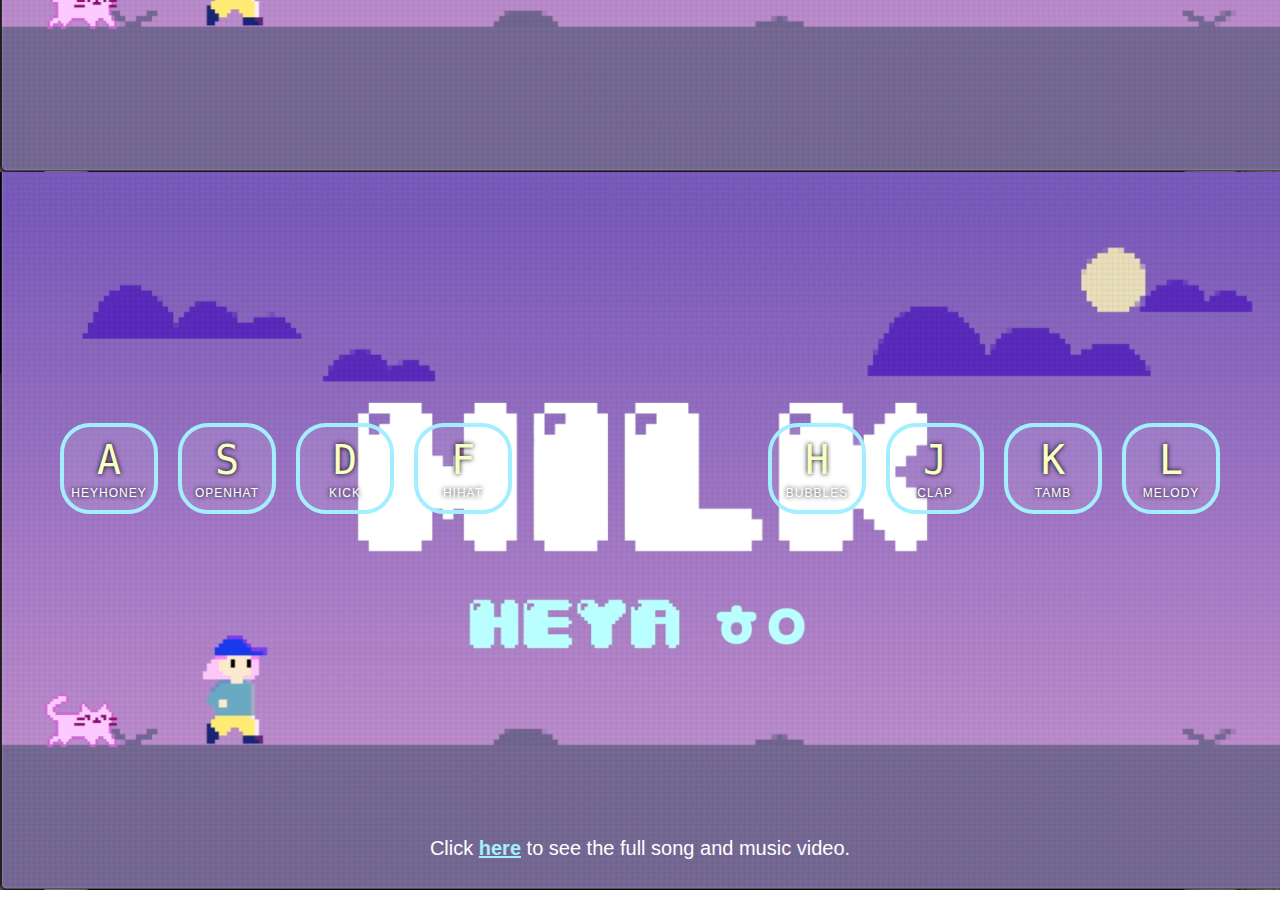
==== index.html @ 1a17023f "took out margins from top and bottom" ====
<!DOCTYPE html>
<html lang="en">
<head>
    <meta charset="UTF-8">
    <title>JS DRUM KIT</title>
    <link rel="stylesheet" href="style.css">
</head>

<body>
    <div class="content">
        <div class="keys">
            <div class="left-keys">
                <div data-key="65" class="key">
                    <kbd>A</kbd>
                    <span class="sound">heyhoney</span>
                </div>
                <div data-key="83" class="key">
                    <kbd>S</kbd>
                    <span class="sound">openhat</span>
                </div>
                <div data-key="68" class="key">
                    <kbd>D</kbd>
                    <span class="sound">kick</span>
                </div>
                <div data-key="70" class="key">
                    <kbd>F</kbd>
                    <span class="sound">hihat</span>
                </div>
            </div>
            <div class="right-keys">
                <div data-key="72" class="key">
                    <kbd>H</kbd>
                    <span class="sound">bubbles</span>
                </div>
                <div data-key="74" class="key">
                    <kbd>J</kbd>
                    <span class="sound">clap</span>
                </div>
                <div data-key="75" class="key">
                    <kbd>K</kbd>
                    <span class="sound">tamb</span>
                </div>
                <div data-key="76" class="key">
                    <kbd>L</kbd>
                    <span class="sound">melody</span>
                </div>
            </div>
        </div>
        <!-- data attributes = 'data-' + 'key' -->
        <!-- adds the class playing -->
        <audio data-key="65" src="sounds/hey_honey_sample.wav"></audio>
        <audio data-key="83" src="sounds/openhat.wav"></audio>
        <audio data-key="68" src="sounds/kick.wav"></audio>
        <audio data-key="70" src="sounds/hihat.wav"></audio>
        <!-- <audio data-key="71" src="sounds/boom.wav"></audio> -->
        <audio data-key="72" src="sounds/bubbles.wav"></audio>
        <audio data-key="74" src="sounds/clap.wav"></audio>
        <audio data-key="75" src="sounds/tambourine.wav"></audio>
        <audio data-key="76" src="sounds/melody.wav"></audio>
        <p id="footer">Click <a href="https://www.youtube.com/watch?v=a_1zIb8RBJU" target="_blank"><b>here</b></a> to see the full song and music video.</p>
    </div>


<script>
    
function playSound(e) {
    // console.log(e.keyCode);
    const audio = document.querySelector(`audio[data-key="${e.keyCode}"]`);
    console.log(audio);
    if(!audio) return; //stop function from running

    audio.currentTime = 0; //rewind to the start

    audio.play();

    // animation
    const key = document.querySelector(`.key[data-key="${e.keyCode}"]`);
    console.log(key);
    key.classList.add('playing');

    // setTimeout(function() {
    // }, 0.07)
};

function removeTransition(e) {
    // console.log(e)
    if (e.propertyName!=='transform') return; //skip if its not transformed
    // console.log(e.propertyName)
    // after the transition time, we want to reverse everything (this = key)
    this.classList.remove('playing');

}

// transition end event
const keys = document.querySelectorAll('.key');
keys.forEach(key => key.addEventListener('transitionend', removeTransition));

window.addEventListener('keydown', playSound);

</script>

</body>


</html>
---- style.css ----
html {
    font-size: 10px;
  }
  
body,html {
  margin: 0;
  padding: 0;
  font-family: sans-serif;
}

p {
  margin: 0;
}

.content {
  background: url('milk_video.png') bottom center;
  background-size: 100%;
}
  
.keys {
  /* backdrop-filter: blur(.5px); */
  display: flex;
  flex: 1;
  min-height: 93vh;
  align-items: center;
  justify-content: space-between;
}

.left-keys {
  display: flex;
  margin: 5rem;
  padding-top: 10rem;
}

.right-keys {
  display: flex;
  margin: 5rem;
  padding-top: 10rem;
}

.key {
  border: .4rem solid rgb(163, 238, 255);
  border-radius: 3rem;
  margin: 1rem;
  font-size: 1.5rem;
  padding: 1rem .5rem;
  transition: all .07s ease;
  width: 8rem;
  text-align: center;
  color: rgb(247, 255, 198);
  background: rgba(255, 255, 255, 0.1);
  text-shadow: 0 0 .5rem black;
}

.playing {
  transform: scale(1.1);
  border-color: #5731ff;
  box-shadow: 0 0 1rem #5731ff;
}

kbd {
  display: block;
  font-size: 4rem;
}

.sound {
  font-size: 1.2rem;
  text-transform: uppercase;
  letter-spacing: .1rem;
  color: #ffffff;
}

#footer {
  color: white;
  font-size: 20px;
  text-align: center;
  padding-bottom: 3rem;
}

a {
  color: rgb(163, 238, 255);
}
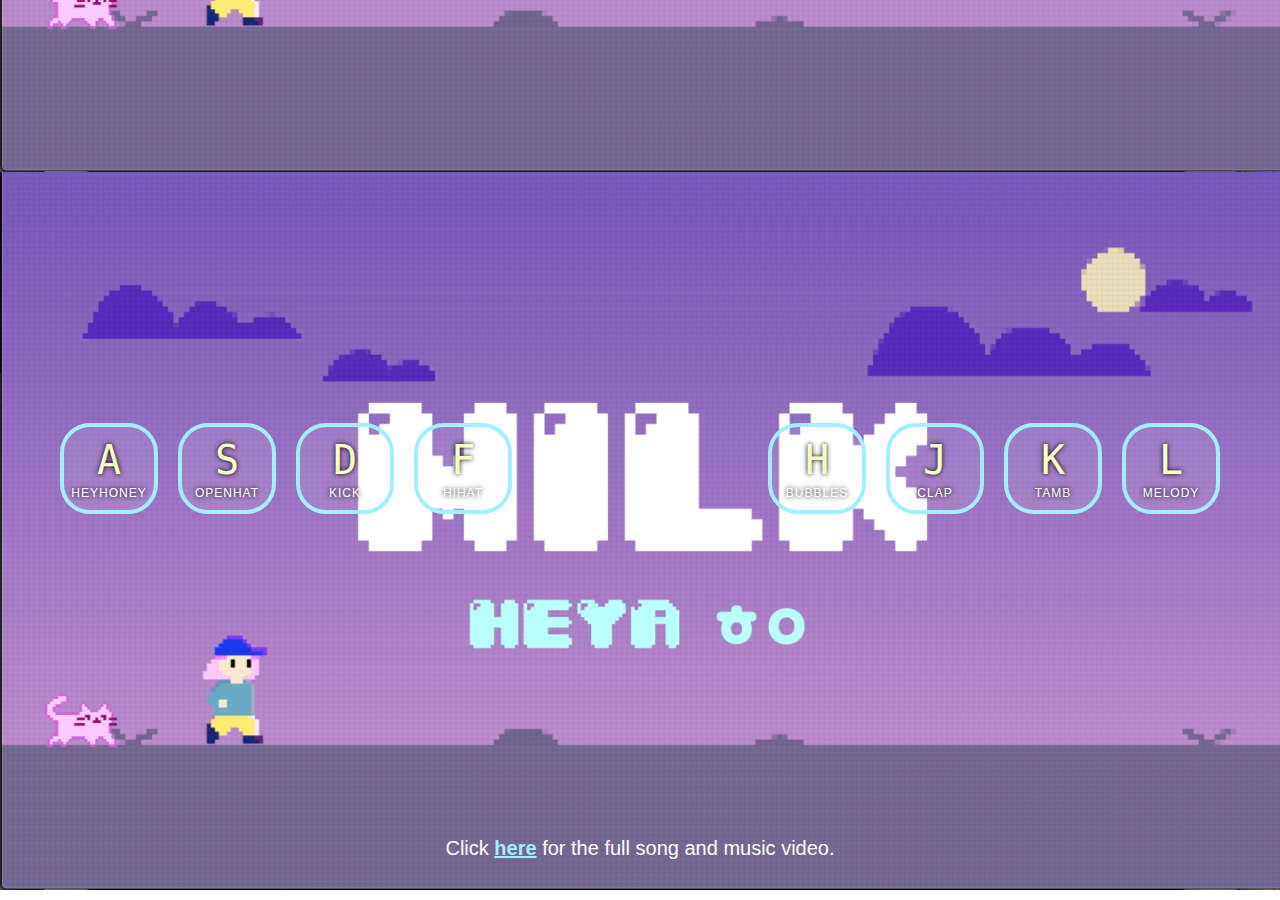
==== commit 0acea898: "fix grammar on footer" ====
--- a/index.html
+++ b/index.html
@@ -2,7 +2,7 @@
 <html lang="en">
 <head>
     <meta charset="UTF-8">
-    <title>JS DRUM KIT</title>
+    <title>HEYA DRUM KIT</title>
     <link rel="stylesheet" href="style.css">
 </head>
 
@@ -57,7 +57,7 @@
         <audio data-key="74" src="sounds/clap.wav"></audio>
         <audio data-key="75" src="sounds/tambourine.wav"></audio>
         <audio data-key="76" src="sounds/melody.wav"></audio>
-        <p id="footer">Click <a href="https://www.youtube.com/watch?v=a_1zIb8RBJU" target="_blank"><b>here</b></a> to see the full song and music video.</p>
+        <p id="footer">Click <a href="https://www.youtube.com/watch?v=a_1zIb8RBJU" target="_blank"><b>here</b></a> for the full song and music video.</p>
     </div>
 
 
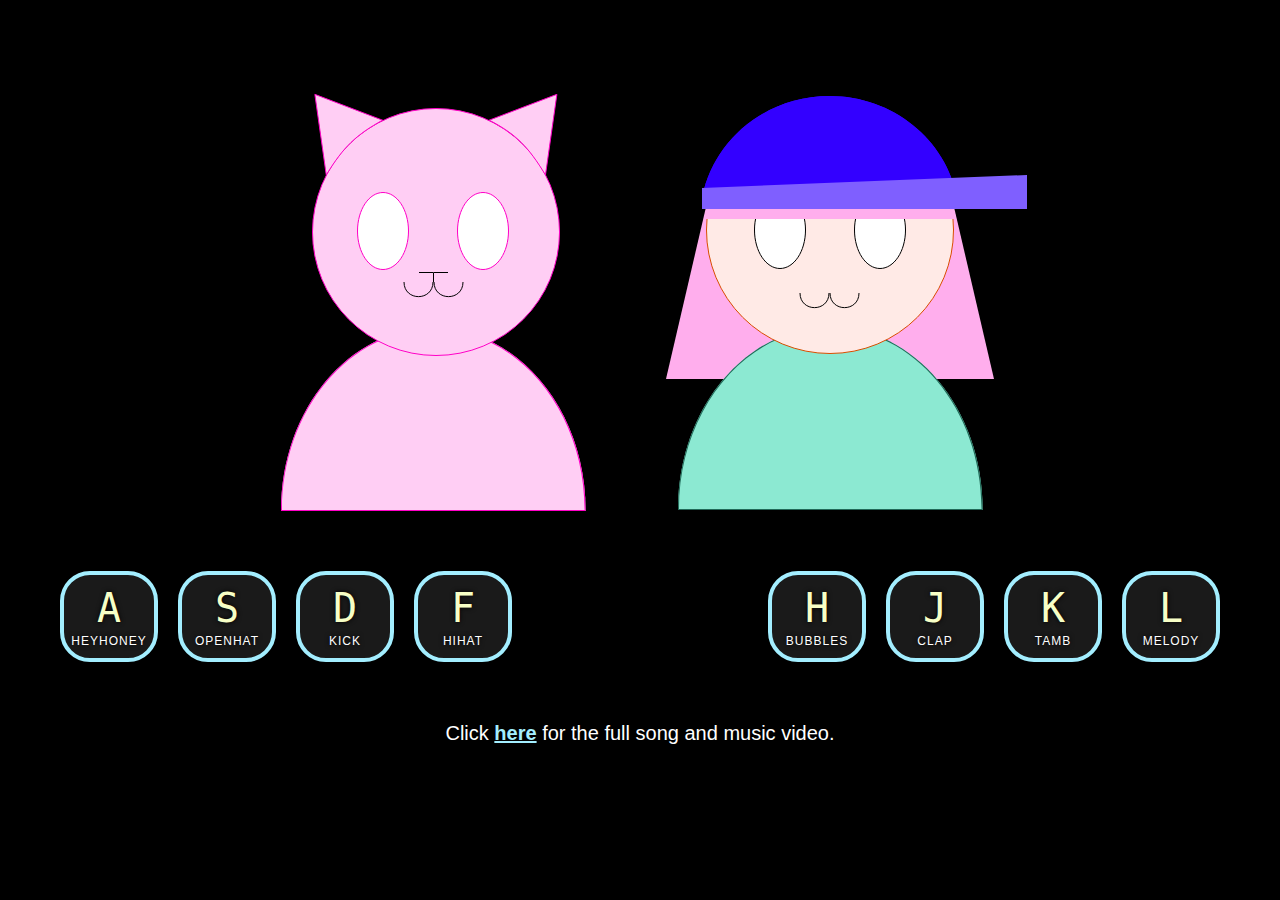
==== commit 6a702269: "add cat and human + add animation when hihat hits" ====
--- a/index.html
+++ b/index.html
@@ -8,6 +8,8 @@
 
 <body>
     <div class="content">
+        <img src='default.svg' id="img"/>
+
         <div class="keys">
             <div class="left-keys">
                 <div data-key="65" class="key">
@@ -80,6 +82,13 @@
 
     // setTimeout(function() {
     // }, 0.07)
+
+    console.log(document.getElementById("img").src);
+    if (e.keyCode == '70' && document.getElementById("img").src.includes("default.svg")) {
+        document.getElementById("img").src = "headbang.svg" 
+    } else if (e.keyCode == '70' && document.getElementById("img").src.includes("headbang.svg")) {
+        document.getElementById("img").src = "default.svg" 
+    }
 };
 
 function removeTransition(e) {
--- a/style.css
+++ b/style.css
@@ -2,10 +2,12 @@
     font-size: 10px;
   }
   
-body,html {
+body {
   margin: 0;
   padding: 0;
   font-family: sans-serif;
+  background-color: black;
+
 }
 
 p {
@@ -13,15 +15,21 @@
 }
 
 .content {
-  background: url('milk_video.png') bottom center;
+  /* background: url('milk_video.png') bottom center; */
   background-size: 100%;
+}
+
+#img {
+  margin: auto;
+  display: block;
+  /* padding: 10%; */
 }
   
 .keys {
   /* backdrop-filter: blur(.5px); */
-  display: flex;
+  display: flex;#
   flex: 1;
-  min-height: 93vh;
+  /* min-height: 93vh; */
   align-items: center;
   justify-content: space-between;
 }
@@ -29,13 +37,13 @@
 .left-keys {
   display: flex;
   margin: 5rem;
-  padding-top: 10rem;
+  /* padding-top: 10rem; */
 }
 
 .right-keys {
   display: flex;
   margin: 5rem;
-  padding-top: 10rem;
+  /* padding-top: 10rem; */
 }
 
 .key {
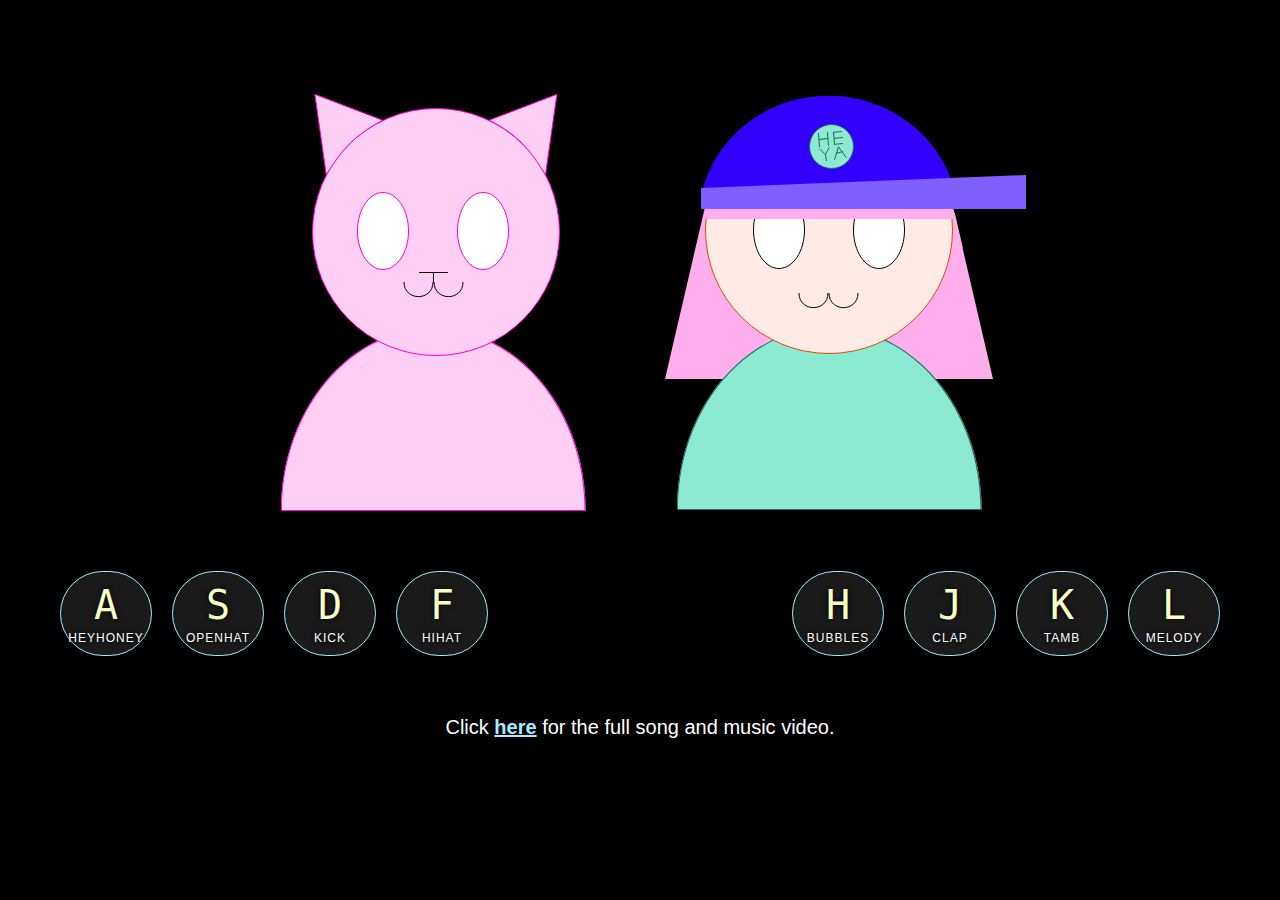
==== commit 07c5ea0d: "change background color on kick and clap" ====
--- a/index.html
+++ b/index.html
@@ -79,16 +79,19 @@
     const key = document.querySelector(`.key[data-key="${e.keyCode}"]`);
     console.log(key);
     key.classList.add('playing');
-
-    // setTimeout(function() {
-    // }, 0.07)
-
     console.log(document.getElementById("img").src);
     if (e.keyCode == '70' && document.getElementById("img").src.includes("default.svg")) {
         document.getElementById("img").src = "headbang.svg" 
     } else if (e.keyCode == '70' && document.getElementById("img").src.includes("headbang.svg")) {
         document.getElementById("img").src = "default.svg" 
+    } if (e.keyCode == '68') {
+        setTimeout (function() { document.body.style.background = 'radial-gradient(circle, rgba(63,94,251,1) 0%, rgba(252,70,107,1) 100%)' });
+        setTimeout (function() { document.body.style.background = 'black' }, 200);
+    } if (e.keyCode == '74') {
+        setTimeout (function() { document.body.style.background = 'radial-gradient(circle, rgba(238,174,202,1) 0%, rgba(148,187,233,1) 100%)' });
+        setTimeout (function() { document.body.style.background = 'black' }, 200);
     }
+
 };
 
 function removeTransition(e) {
--- a/style.css
+++ b/style.css
@@ -47,8 +47,8 @@
 }
 
 .key {
-  border: .4rem solid rgb(163, 238, 255);
-  border-radius: 3rem;
+  border: 1px solid rgb(163, 238, 255);
+  border-radius: 5rem;
   margin: 1rem;
   font-size: 1.5rem;
   padding: 1rem .5rem;
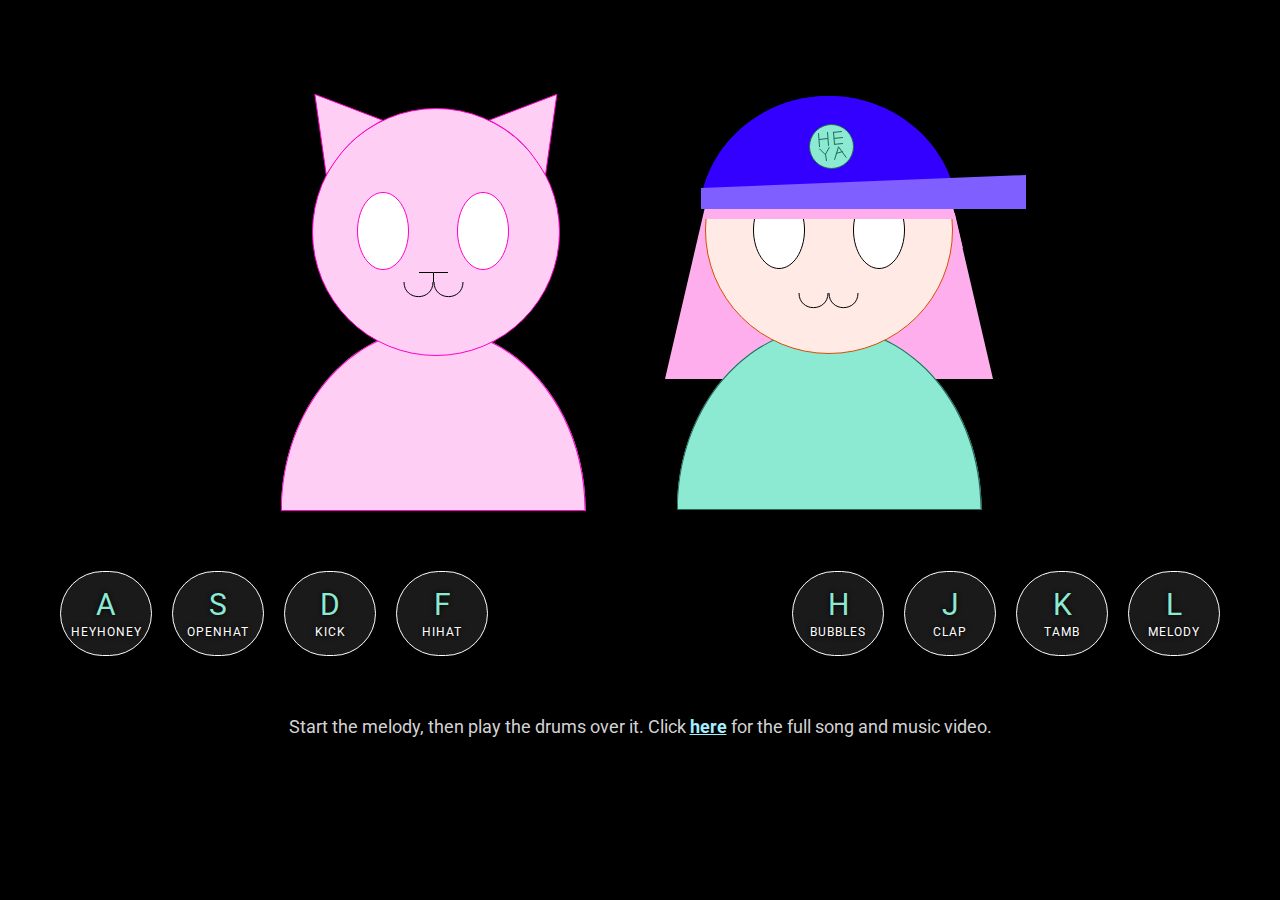
==== commit 6415c5e8: "add files and animation for heyhoney, openhat, and bubbles" ====
--- a/index.html
+++ b/index.html
@@ -4,12 +4,19 @@
     <meta charset="UTF-8">
     <title>HEYA DRUM KIT</title>
     <link rel="stylesheet" href="style.css">
+    <link rel="preconnect" href="https://fonts.gstatic.com">
+    <link href="https://fonts.googleapis.com/css2?family=Roboto:ital,wght@0,100;0,300;0,400;0,500;0,700;1,100;1,300;1,400;1,500;1,700&display=swap" rel="stylesheet">
 </head>
 
 <body>
     <div class="content">
-        <img src='default.svg' id="img"/>
-
+        <div id="flexbox">
+            <div class="hey_honey">💗 hey</div>
+            <img class='sparkle' src='sparkle.svg'/>
+            <img src='default.svg' id="img"/>
+            <div class="hey_honey">honey 💗</div>
+            <img class='sparkle' src='sparkle.svg'/>
+        </div>
         <div class="keys">
             <div class="left-keys">
                 <div data-key="65" class="key">
@@ -59,7 +66,7 @@
         <audio data-key="74" src="sounds/clap.wav"></audio>
         <audio data-key="75" src="sounds/tambourine.wav"></audio>
         <audio data-key="76" src="sounds/melody.wav"></audio>
-        <p id="footer">Click <a href="https://www.youtube.com/watch?v=a_1zIb8RBJU" target="_blank"><b>here</b></a> for the full song and music video.</p>
+        <p id="footer">Start the melody, then play the drums over it. Click <a href="https://www.youtube.com/watch?v=a_1zIb8RBJU" target="_blank"><b>here</b></a> for the full song and music video.</p>
     </div>
 
 
@@ -90,6 +97,22 @@
     } if (e.keyCode == '74') {
         setTimeout (function() { document.body.style.background = 'radial-gradient(circle, rgba(238,174,202,1) 0%, rgba(148,187,233,1) 100%)' });
         setTimeout (function() { document.body.style.background = 'black' }, 200);
+    } if (e.keyCode == '72') {
+        document.getElementById("img").src = "bubbles.svg"
+        setTimeout (function() { document.getElementById("img").src = "default.svg" }, 500);
+    } if (e.keyCode == '83') {
+        document.getElementById("img").src = "tilt.svg"
+        setTimeout (function() { document.getElementById("img").src = "default.svg" }, 200);
+    } if (e.keyCode == '65') {
+        document.getElementsByClassName("hey_honey")[0].style.display="block";
+        document.getElementsByClassName("hey_honey")[1].style.display="block";
+        setTimeout (function() { document.getElementsByClassName("hey_honey")[0].style.display="none"; }, 600);
+        setTimeout (function() { document.getElementsByClassName("hey_honey")[1].style.display="none"; }, 600);
+    } if (e.keyCode == '75') {
+        document.getElementsByClassName("sparkle")[0].style.display="block";
+        document.getElementsByClassName("sparkle")[1].style.display="block";
+        setTimeout (function() { document.getElementsByClassName("sparkle")[0].style.display="none"; }, 300);
+        setTimeout (function() { document.getElementsByClassName("sparkle")[1].style.display="none"; }, 300);
     }
 
 };
--- a/style.css
+++ b/style.css
@@ -5,7 +5,7 @@
 body {
   margin: 0;
   padding: 0;
-  font-family: sans-serif;
+  font-family: 'Roboto', sans-serif;
   background-color: black;
 
 }
@@ -19,15 +19,36 @@
   background-size: 100%;
 }
 
+#flexbox {
+  display: flex;
+  padding: 0 5%;
+}
+
 #img {
   margin: auto;
   display: block;
   /* padding: 10%; */
 }
+
+.hey_honey {
+  display: none;
+  color: white;
+  font-size: 40px;
+  width: 40%;
+  text-align: center;
+  height: 500px;
+  line-height: 500px;
+  font-style: italic;
+  font-weight: 100;
+}
+
+.sparkle {
+  display: none;
+}
   
 .keys {
   /* backdrop-filter: blur(.5px); */
-  display: flex;#
+  display: flex;
   flex: 1;
   /* min-height: 93vh; */
   align-items: center;
@@ -47,15 +68,15 @@
 }
 
 .key {
-  border: 1px solid rgb(163, 238, 255);
+  border: 1px solid rgb(255, 255, 255);
   border-radius: 5rem;
   margin: 1rem;
   font-size: 1.5rem;
-  padding: 1rem .5rem;
+  padding: 1.5rem .5rem;
   transition: all .07s ease;
   width: 8rem;
   text-align: center;
-  color: rgb(247, 255, 198);
+  color: #8CE9D2;
   background: rgba(255, 255, 255, 0.1);
   text-shadow: 0 0 .5rem black;
 }
@@ -68,7 +89,8 @@
 
 kbd {
   display: block;
-  font-size: 4rem;
+  font-size: 3rem;
+  font-family: Roboto;
 }
 
 .sound {
@@ -79,8 +101,8 @@
 }
 
 #footer {
-  color: white;
-  font-size: 20px;
+  color: rgb(211, 211, 211);
+  font-size: 18px;
   text-align: center;
   padding-bottom: 3rem;
 }
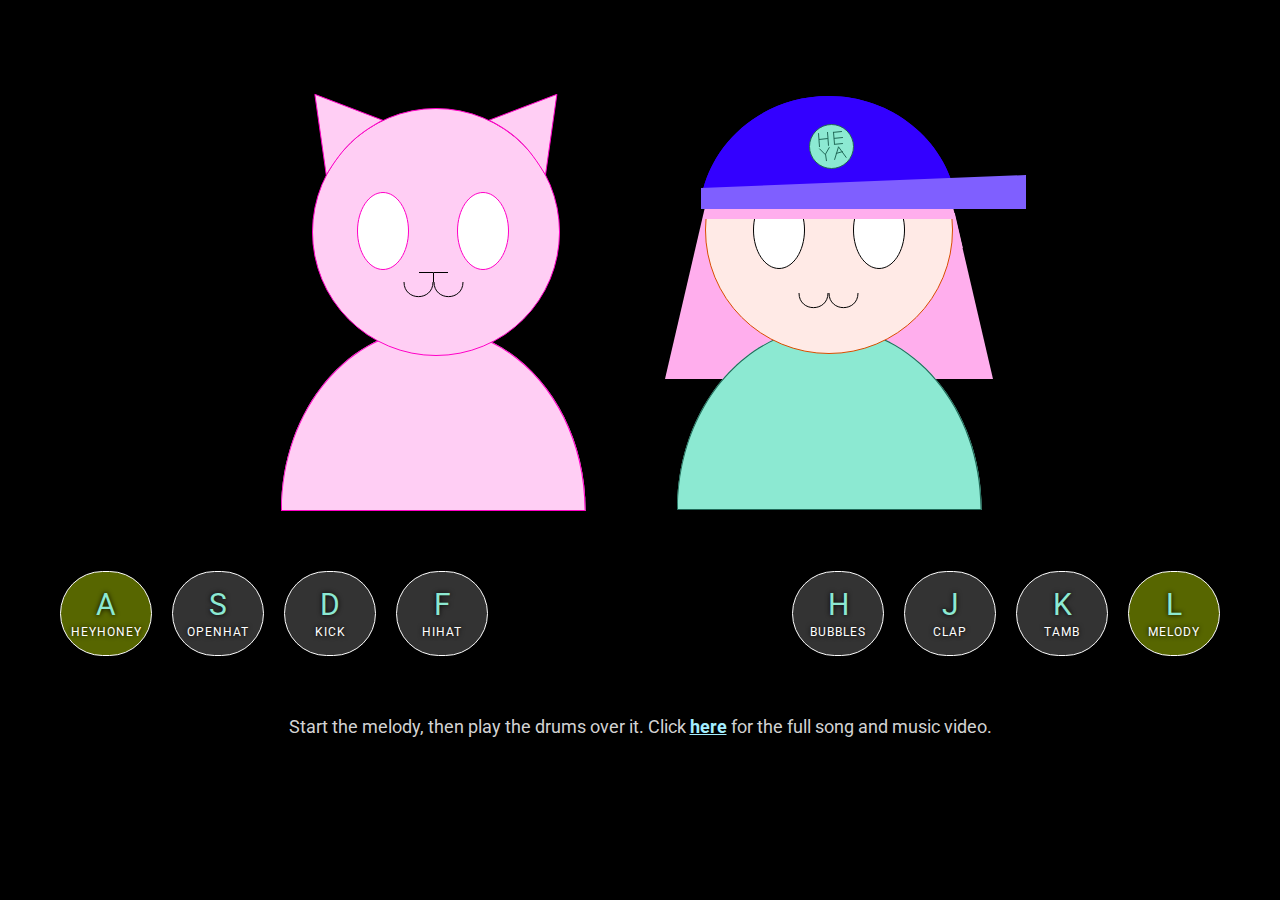
==== commit aa86c160: "added mobile phone announcement" ====
--- a/index.html
+++ b/index.html
@@ -6,9 +6,16 @@
     <link rel="stylesheet" href="style.css">
     <link rel="preconnect" href="https://fonts.gstatic.com">
     <link href="https://fonts.googleapis.com/css2?family=Roboto:ital,wght@0,100;0,300;0,400;0,500;0,700;1,100;1,300;1,400;1,500;1,700&display=swap" rel="stylesheet">
+    <meta name="viewport" content="width=device-width, initial-scale=1.0">
 </head>
 
 <body>
+    <div id="mobile">
+        <img style="width: 100%;"src="sad.svg"/>
+        <p><br/>Sorry! This app is not compatible with mobile phones right now. Please try it with your desktop!</p>
+        <br/>
+        <p>Meanwhile... check out my song <a href="https://www.youtube.com/watch?v=a_1zIb8RBJU">milk</a>!</p>
+    </div>
     <div class="content">
         <div id="flexbox">
             <div class="hey_honey">💗 hey</div>
@@ -19,8 +26,8 @@
         </div>
         <div class="keys">
             <div class="left-keys">
-                <div data-key="65" class="key">
-                    <kbd>A</kbd>
+                <div data-key="65" class="key special_key">
+                    <kbd >A</kbd>
                     <span class="sound">heyhoney</span>
                 </div>
                 <div data-key="83" class="key">
@@ -49,7 +56,7 @@
                     <kbd>K</kbd>
                     <span class="sound">tamb</span>
                 </div>
-                <div data-key="76" class="key">
+                <div data-key="76" class="key special_key">
                     <kbd>L</kbd>
                     <span class="sound">melody</span>
                 </div>
--- a/style.css
+++ b/style.css
@@ -77,9 +77,14 @@
   width: 8rem;
   text-align: center;
   color: #8CE9D2;
-  background: rgba(255, 255, 255, 0.1);
+  background: rgba(255, 255, 255, 0.2);
   text-shadow: 0 0 .5rem black;
 }
+
+.special_key {
+  background-color: rgba(217, 255, 0, 0.4);
+}
+
 
 .playing {
   transform: scale(1.1);
@@ -109,4 +114,27 @@
 
 a {
   color: rgb(163, 238, 255);
+}
+
+#mobile {
+  display: none;
+}
+
+
+@media only screen and (max-width: 600px) {
+  #mobile {
+    display: inherit;
+    text-align: center;
+    float: center;
+    font-size: 20px;
+    color: white;
+    z-index: 2;
+    position: absolute;
+    padding: 80px 20px;
+    font-weight: 300;
+  }
+  .content {
+    display: none;
+  }
+  
 }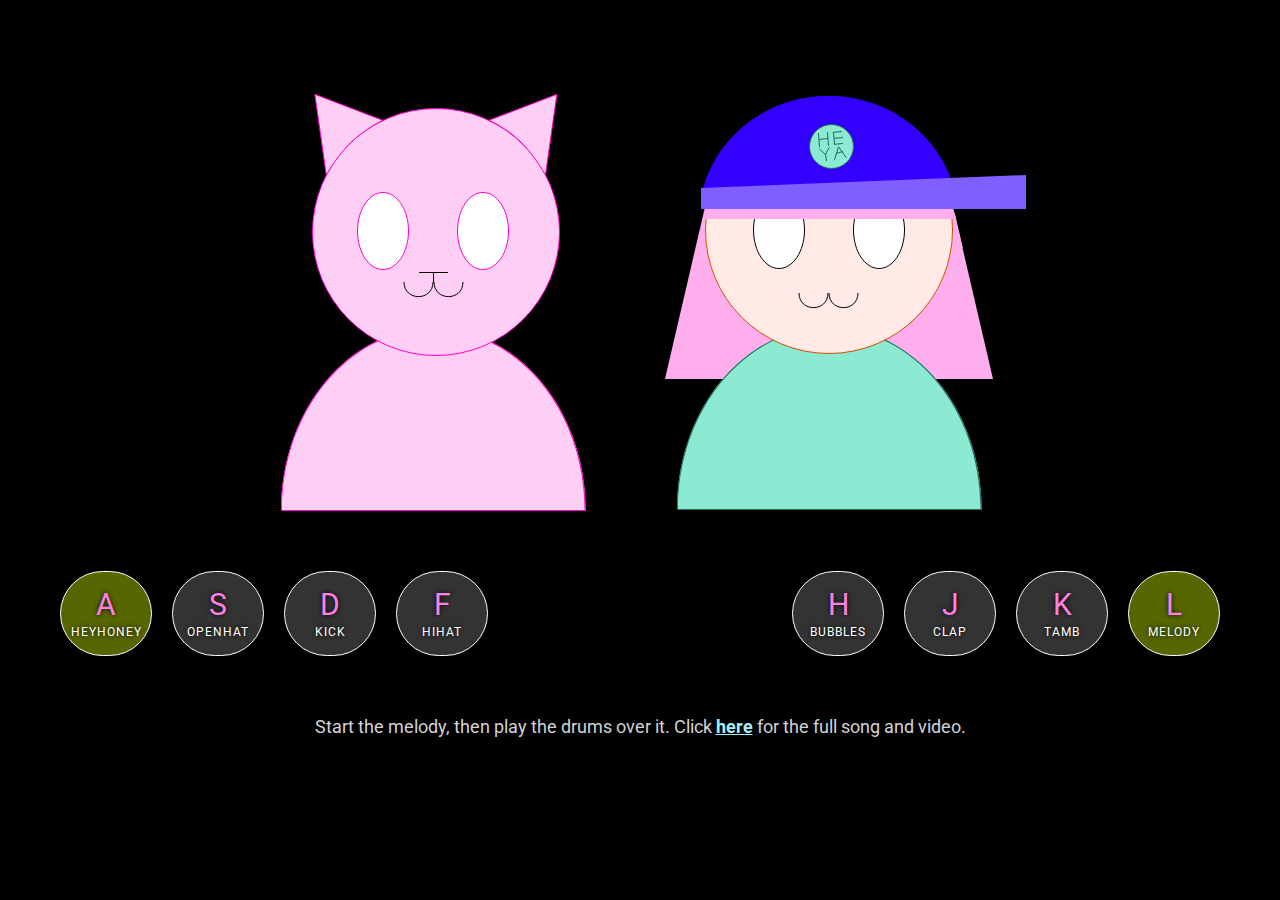
==== commit dbfd60c6: "update copy" ====
--- a/index.html
+++ b/index.html
@@ -73,7 +73,7 @@
         <audio data-key="74" src="sounds/clap.wav"></audio>
         <audio data-key="75" src="sounds/tambourine.wav"></audio>
         <audio data-key="76" src="sounds/melody.wav"></audio>
-        <p id="footer">Start the melody, then play the drums over it. Click <a href="https://www.youtube.com/watch?v=a_1zIb8RBJU" target="_blank"><b>here</b></a> for the full song and music video.</p>
+        <p id="footer">Start the melody, then play the drums over it. Click <a href="https://www.youtube.com/watch?v=a_1zIb8RBJU" target="_blank"><b>here</b></a> for the full song and video.</p>
     </div>
 
 
--- a/style.css
+++ b/style.css
@@ -76,7 +76,7 @@
   transition: all .07s ease;
   width: 8rem;
   text-align: center;
-  color: #8CE9D2;
+  color: #ff80e3;
   background: rgba(255, 255, 255, 0.2);
   text-shadow: 0 0 .5rem black;
 }
